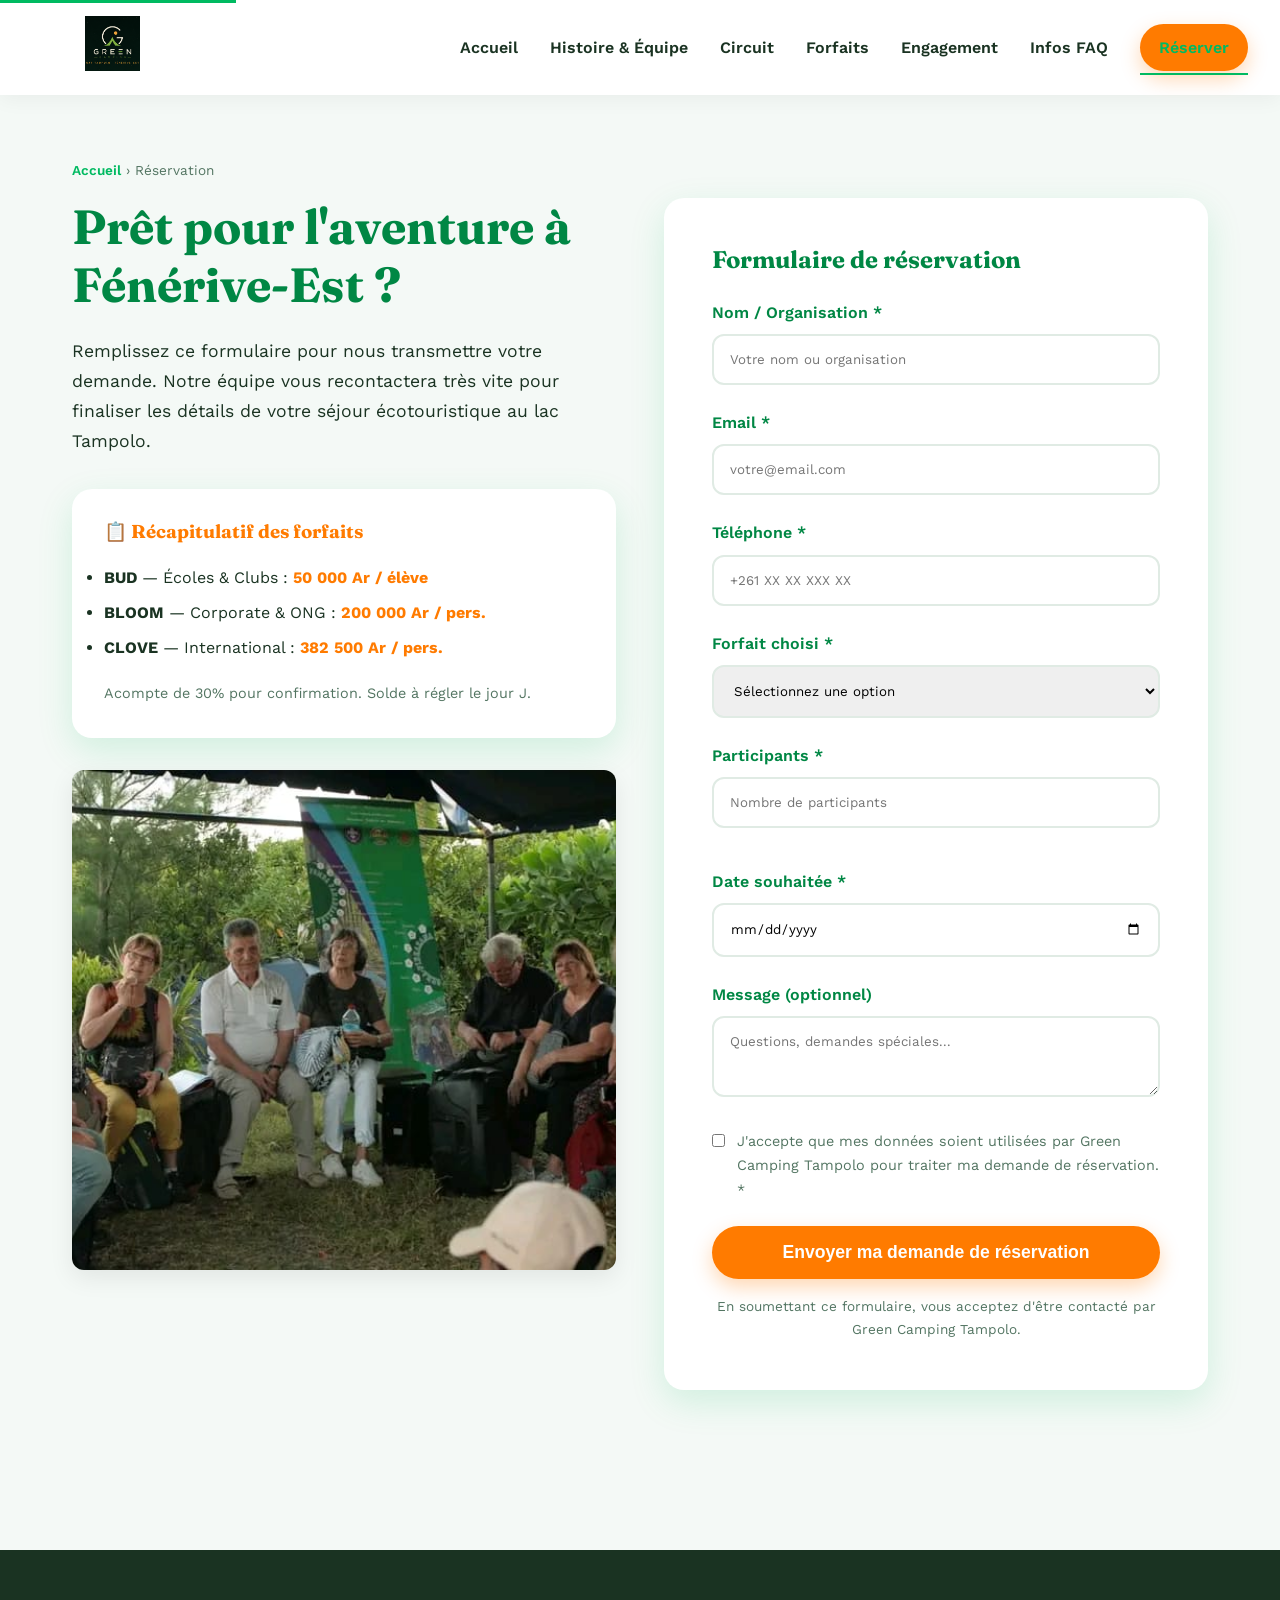
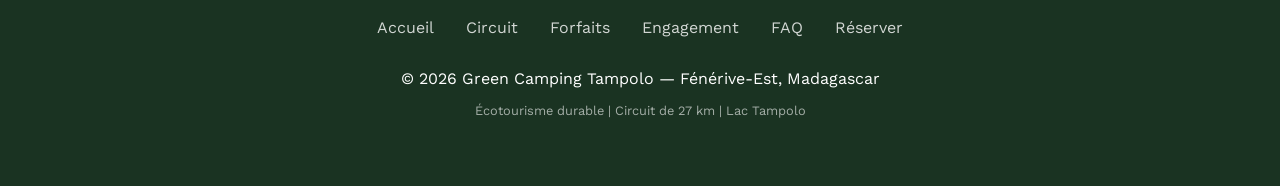
==== reservation.html @ 49a82065 "Add files via upload" ====
<!DOCTYPE html>
<html lang="fr">
<head>
  <meta charset="UTF-8">
  <meta name="viewport" content="width=device-width, initial-scale=1.0">
  <title>Réserver votre Séjour Écotouristique — Green Camping Tampolo | Fénérive-Est</title>
  <meta name="description" content="Réservez votre séjour écotouristique à Fénérive-Est avec Green Camping Tampolo. Forfaits BUD, BLOOM et CLOVE. Formulaire de réservation rapide pour randonnée, pirogue et camping écoresponsable.">
  <meta name="keywords" content="réserver Green Camping Tampolo, réservation écotourisme Madagascar, forfait BUD BLOOM CLOVE, camping Fénérive-Est, randonnée lac Tampolo">
  <meta name="robots" content="index, follow">

  <meta property="og:title" content="Réserver — Green Camping Tampolo">
  <meta property="og:description" content="Réservez votre aventure écotouristique à Fénérive-Est. Forfaits à partir de 50 000 Ar.">
  <meta property="og:type" content="website">
  <meta property="og:url" content="https://greencamping-tampolo.com/reservation.html">
  <meta property="og:locale" content="fr_FR">

  <link rel="canonical" href="https://greencamping-tampolo.com/reservation.html">
  <link rel="preconnect" href="https://fonts.googleapis.com">
  <link rel="preconnect" href="https://fonts.gstatic.com" crossorigin>
  <link href="https://fonts.googleapis.com/css2?family=Fraunces:opsz,wght@9..144,700&family=Work+Sans:wght@400;600&display=swap" rel="stylesheet">
  <link rel="stylesheet" href="style.css">

  <script type="application/ld+json">
  {
    "@context": "https://schema.org",
    "@type": "ContactPage",
    "name": "Réservation Green Camping Tampolo",
    "description": "Formulaire de réservation pour les séjours écotouristiques à Fénérive-Est.",
    "url": "https://greencamping-tampolo.com/reservation.html",
    "mainEntity": {
      "@type": "TravelAgency",
      "name": "Green Camping Tampolo",
      "email": "green.campingfen@gmail.com",
      "address": {
        "@type": "PostalAddress",
        "addressLocality": "Fénérive-Est",
        "addressCountry": "MG"
      }
    }
  }
  </script>
<base target="_blank">
</head>
<body>
  <a href="#main" class="skip-link">Aller au contenu principal</a>

  <header>
    <div class="logo">
      <a href="index.html" aria-label="Green Camping Tampolo - Accueil">
        <img src="logo.png" alt="Logo Green Camping Tampolo" width="160" height="55">
      </a>
    </div>
    <nav aria-label="Navigation principale">
      <ul>
        <li><a href="index.html">Accueil</a></li>
        <li><a href="histoire.html">Histoire & Équipe</a></li>
        <li><a href="circuit.html">Circuit</a></li>
        <li><a href="forfaits.html">Forfaits</a></li>
        <li><a href="engagement.html">Engagement</a></li>
        <li><a href="infos.html">Infos FAQ</a></li>
        <li class="active"><a href="reservation.html" class="btn" style="padding:0.6rem 1.2rem;">Réserver</a></li>
      </ul>
    </nav>
  </header>

  <main id="main">
    <nav class="breadcrumb" aria-label="Fil d'Ariane">
      <a href="index.html">Accueil</a> &rsaquo; <span aria-current="page">Réservation</span>
    </nav>

    <div class="grid-2" style="align-items:start;">

      <div>
        <h1 style="font-size:3rem;margin-bottom:1.5rem;">Prêt pour l'aventure à Fénérive-Est ?</h1>
        <p style="font-size:1.1rem;margin-bottom:2rem;">Remplissez ce formulaire pour nous transmettre votre demande. Notre équipe vous recontactera très vite pour finaliser les détails de votre séjour écotouristique au lac Tampolo.</p>

        <div style="background:var(--bg-card);padding:2rem;border-radius:var(--radius-lg);margin-bottom:2rem;box-shadow:var(--shadow);">
          <h3 style="margin-bottom:1rem;color:var(--accent);">📋 Récapitulatif des forfaits</h3>
          <ul style="line-height:2.2;">
            <li><strong>BUD</strong> — Écoles & Clubs : <span style="color:var(--accent);font-weight:bold;">50 000 Ar / élève</span></li>
            <li><strong>BLOOM</strong> — Corporate & ONG : <span style="color:var(--accent);font-weight:bold;">200 000 Ar / pers.</span></li>
            <li><strong>CLOVE</strong> — International : <span style="color:var(--accent);font-weight:bold;">382 500 Ar / pers.</span></li>
          </ul>
          <p style="margin-top:1rem;font-size:0.9rem;color:var(--text-muted);">Acompte de 30% pour confirmation. Solde à régler le jour J.</p>
        </div>

        <img src="./image/sfmada.jpeg" alt="Ambiance chaleureuse au camping Green Camping Tampolo à Fénérive-Est" class="img-fluid" style="height:500px;object-position:center;" width="600" height="700" loading="eager">
      </div>

      <div class="form-container">
        <h2 style="margin-bottom:1.5rem;">Formulaire de réservation</h2>

        <!-- Message de confirmation -->
        <div id="success-message" style="display:none;background:var(--primary);color:#fff;padding:1.5rem;border-radius:var(--radius-md);margin-bottom:1.5rem;text-align:center;">
          <h3 style="color:#fff;margin-bottom:0.5rem;">✅ Demande envoyée !</h3>
          <p>Merci pour votre réservation. Notre équipe vous contactera sous 24-48h.</p>
        </div>

        <!-- Message d'erreur -->
        <div id="error-message" style="display:none;background:#dc3545;color:#fff;padding:1.5rem;border-radius:var(--radius-md);margin-bottom:1.5rem;text-align:center;">
          <h3 style="color:#fff;margin-bottom:0.5rem;">❌ Une erreur s'est produite</h3>
          <p>Veuillez réessayer ou nous contacter directement.</p>
        </div>

        <form id="bookForm">
          <div class="form-group">
            <label for="fname">Nom / Organisation *</label>
            <input type="text" id="fname" name="NOM" required placeholder="Votre nom ou organisation">
          </div>

          <div class="form-group">
            <label for="femail">Email *</label>
            <input type="email" id="femail" name="EMAIL" required placeholder="votre@email.com">
          </div>

          <div class="form-group">
            <label for="fphone">Téléphone *</label>
            <input type="tel" id="fphone" name="TELEPHONE" required placeholder="+261 XX XX XXX XX">
          </div>

          <div class="form-group">
            <label for="fpack">Forfait choisi *</label>
            <select id="fpack" name="FORFAIT" required>
              <option value="">Sélectionnez une option</option>
              <option value="BUD">BUD — Écoles & Clubs (50 000 Ar/élève)</option>
              <option value="BLOOM">BLOOM — Corporate & ONG (200 000 Ar/pers.)</option>
              <option value="CLOVE">CLOVE — International (382 500 Ar/pers.)</option>
            </select>
          </div>

          <div class="grid-2" style="gap:1rem;margin-bottom:0;">
            <div class="form-group">
              <label for="fnum">Participants *</label>
              <input type="number" id="fnum" name="PARTICIPANTS" min="1" required placeholder="Nombre de participants">
            </div>
            <div class="form-group">
              <label for="fdate">Date souhaitée *</label>
              <input type="date" id="fdate" name="DATE" required>
            </div>
          </div>

          <div class="form-group">
            <label for="fmessage">Message (optionnel)</label>
            <textarea id="fmessage" name="MESSAGE" rows="3" placeholder="Questions, demandes spéciales..."></textarea>
          </div>

          <!-- Case à cocher RGPD -->
          <div class="form-group" style="display:flex;align-items:flex-start;gap:0.75rem;">
            <input type="checkbox" id="rgpd" name="RGPD" required style="width:auto;margin-top:0.3rem;">
            <label for="rgpd" style="margin-bottom:0;font-weight:400;font-size:0.9rem;color:var(--text-muted);">
              J'accepte que mes données soient utilisées par Green Camping Tampolo pour traiter ma demande de réservation. *
            </label>
          </div>

          <button type="submit" class="btn" id="submitBtn" style="width:100%;font-size:1.1rem;">
            <span id="btnText">Envoyer ma demande de réservation</span>
            <span id="btnLoader" style="display:none;">Envoi en cours...</span>
          </button>

          <p style="margin-top:1rem;font-size:0.85rem;color:var(--text-muted);text-align:center;">
            En soumettant ce formulaire, vous acceptez d'être contacté par Green Camping Tampolo.
          </p>
        </form>
      </div>

    </div>
  </main>

  <footer>
    <div class="footer-links">
      <a href="index.html">Accueil</a>
      <a href="circuit.html">Circuit</a>
      <a href="forfaits.html">Forfaits</a>
      <a href="engagement.html">Engagement</a>
      <a href="infos.html">FAQ</a>
      <a href="reservation.html">Réserver</a>
    </div>
    <p>&copy; 2026 Green Camping Tampolo — Fénérive-Est, Madagascar</p>
    <p style="font-size:0.8rem;opacity:0.6;margin-top:0.5rem;">Écotourisme durable | Circuit de 27 km | Lac Tampolo</p>
  </footer>

  <a href="#" class="back-to-top" id="backToTop" aria-label="Retour en haut de page">↑</a>

  <script>
    
    const form = document.getElementById('bookForm');
    const submitBtn = document.getElementById('submitBtn');
    const btnText = document.getElementById('btnText');
    const btnLoader = document.getElementById('btnLoader');
    const successMsg = document.getElementById('success-message');
    const errorMsg = document.getElementById('error-message');

    // Pré-remplissage forfait depuis URL (?forfait=BUD)
    const urlParams = new URLSearchParams(window.location.search);
    const forfait = urlParams.get('forfait');
    if (forfait) {
      document.getElementById('fpack').value = forfait;
    }

    // Soumission du formulaire
    form.addEventListener('submit', async function(e) {
      e.preventDefault();

      // Désactiver le bouton pendant l'envoi
      submitBtn.disabled = true;
      btnText.style.display = 'none';
      btnLoader.style.display = 'inline';

      // Masquer les messages précédents
      successMsg.style.display = 'none';
      errorMsg.style.display = 'none';

      // Récupérer les données du formulaire
      const formData = new FormData(form);
      const data = Object.fromEntries(formData.entries());

      try {
        // Envoyer vers send.php (côté serveur — la clé API est cachée)
        const response = await fetch('send.php', {
          method: 'POST',
          headers: {
            'Content-Type': 'application/json'
          },
          body: JSON.stringify(data)
        });

        const result = await response.json();

        if (response.ok && result.success) {
          // Afficher le message de succès
          successMsg.style.display = 'block';
          form.reset();
          successMsg.scrollIntoView({ behavior: 'smooth', block: 'center' });
        } else {
          throw new Error(result.message || 'Erreur serveur');
        }

      } catch (error) {
        console.error('Erreur:', error);
        errorMsg.style.display = 'block';
        errorMsg.scrollIntoView({ behavior: 'smooth', block: 'center' });
      } finally {
        // Réactiver le bouton
        submitBtn.disabled = false;
        btnText.style.display = 'inline';
        btnLoader.style.display = 'none';
      }
    });
  </script>

  <script>
    // Back to top
    const backToTop = document.getElementById('backToTop');
    window.addEventListener('scroll', () => {
      if (window.scrollY > 300) backToTop.classList.add('visible');
      else backToTop.classList.remove('visible');
    });
    backToTop.addEventListener('click', (e) => { e.preventDefault(); window.scrollTo({top:0,behavior:'smooth'}); });
  </script>

</body>
</html>
---- style.css ----
/* style.css - Green Camping Tampolo */
:root {
  --primary: #00BA61;
  --primary-dark: #008744;
  --accent: #FF7B00;
  --accent-light: #FFECD6;
  --bg-light: #F4F9F6;
  --bg-card: #FFFFFF;
  --text-main: #1A3322;
  --text-muted: #537562;
  --radius-lg: 20px;
  --radius-md: 12px;
  --shadow: 0 12px 35px rgba(0,186,97,0.15);
  --transition: all 0.3s cubic-bezier(0.4,0,0.2,1);
}

*{box-sizing:border-box;margin:0;padding:0}

html{scroll-behavior:smooth}

body{
  font-family:'Work Sans',sans-serif;
  background-color:var(--bg-light);
  color:var(--text-main);
  line-height:1.7;
  -webkit-font-smoothing:antialiased;
  -moz-osx-font-smoothing:grayscale;
}

h1,h2,h3,h4{font-family:'Fraunces',serif;color:var(--primary-dark);font-weight:700;line-height:1.2}

/* --- IMAGES --- */
.img-fluid{
  width:100%;height:auto;border-radius:var(--radius-md);
  object-fit:cover;box-shadow:0 8px 25px rgba(0,0,0,0.08);
  transition:var(--transition);
}
.img-fluid:hover{transform:scale(1.02)}
.img-hero{max-height:500px;border-radius:var(--radius-lg)}
.card-img{
  width:100%;height:220px;object-fit:cover;
  border-radius:var(--radius-lg) var(--radius-lg) 0 0;
  margin:-2.5rem -2.5rem 1.5rem -2.5rem;
  width:calc(100% + 5rem);
}

/* --- NAVIGATION --- */
header{
  background:#fff;position:sticky;top:0;z-index:1000;
  padding:1rem 2rem;display:flex;
  justify-content:space-between;align-items:center;
  box-shadow:0 4px 20px rgba(0,0,0,0.05);
}
.logo img{height:55px;object-fit:contain}
nav ul{list-style:none;display:flex;align-items:center;gap:2rem;flex-wrap:wrap;justify-content:center}
nav a{color:var(--text-main);text-decoration:none;font-weight:600;transition:var(--transition);position:relative}
nav a::after{
  content:'';position:absolute;bottom:-4px;left:0;width:0;height:2px;
  background:var(--primary);transition:var(--transition);
}
nav a:hover,nav li.active a{color:var(--primary)}
nav a:hover::after,nav li.active a::after{width:100%}

/* --- BOUTONS --- */
.btn{
  display:inline-block;background:var(--accent);color:#fff;
  padding:1rem 2rem;text-decoration:none;border-radius:50px;
  font-weight:600;font-size:1rem;border:none;cursor:pointer;
  transition:var(--transition);box-shadow:0 8px 20px rgba(255,123,0,0.3);
}
.btn:hover{background:#E66A00;transform:translateY(-3px);box-shadow:0 12px 25px rgba(255,123,0,0.4)}
.btn-secondary{background:transparent;color:var(--primary-dark);border:2px solid var(--primary);box-shadow:none}
.btn-secondary:hover{background:var(--primary);color:#fff;box-shadow:0 8px 20px rgba(0,186,97,0.3)}

/* --- LAYOUT --- */
main{max-width:1200px;margin:0 auto;padding:4rem 2rem}
.section-title{text-align:center;margin-bottom:3.5rem}
.section-title h2{font-size:2.8rem;margin-bottom:1rem}

.grid-2{display:grid;grid-template-columns:repeat(auto-fit,minmax(320px,1fr));gap:3rem;align-items:center}
.grid-3{display:grid;grid-template-columns:repeat(auto-fit,minmax(300px,1fr));gap:2.5rem}

/* --- CARTES --- */
.card{
  background:var(--bg-card);padding:2.5rem;border-radius:var(--radius-lg);
  box-shadow:var(--shadow);transition:var(--transition);overflow:hidden;
  border-bottom:4px solid transparent;
}
.card:hover{transform:translateY(-8px);border-bottom:4px solid var(--primary);box-shadow:0 20px 40px rgba(0,186,97,0.2)}

/* --- HERO --- */
.hero-grid{
  display:grid;grid-template-columns:1fr 1fr;gap:4rem;
  align-items:center;margin-bottom:6rem;
}
.hero-text h1{font-size:4rem;margin-bottom:1.5rem;color:var(--text-main)}
.hero-text h1 span{color:var(--primary)}

/* --- FORMULAIRES --- */
.form-container{
  background:var(--bg-card);padding:3rem;border-radius:var(--radius-lg);box-shadow:var(--shadow);
}
.form-group{margin-bottom:1.5rem}
.form-group label{display:block;margin-bottom:0.5rem;font-weight:600;color:var(--primary-dark)}
.form-group input,.form-group select,.form-group textarea{
  width:100%;padding:1rem;border:2px solid #E0EBE4;border-radius:var(--radius-md);
  font-family:'Work Sans',sans-serif;transition:var(--transition);
}
.form-group input:focus,.form-group select:focus,.form-group textarea:focus{
  outline:none;border-color:var(--primary);box-shadow:0 0 0 4px rgba(0,186,97,0.1);
}

/* --- FOOTER --- */
footer{
  background:var(--text-main);color:#fff;padding:4rem 2rem;text-align:center;margin-top:6rem;
}
.footer-links{display:flex;justify-content:center;gap:2rem;margin-bottom:1.5rem;flex-wrap:wrap}
.footer-links a{color:#fff;text-decoration:none;opacity:0.8;transition:var(--transition)}
.footer-links a:hover{opacity:1;color:var(--primary)}
.footer-social{display:flex;justify-content:center;gap:1rem;margin-bottom:1.5rem}
.footer-social a{
  width:40px;height:40px;border-radius:50%;background:rgba(255,255,255,0.1);
  display:flex;align-items:center;justify-content:center;color:#fff;
  text-decoration:none;transition:var(--transition);
}
.footer-social a:hover{background:var(--primary);transform:translateY(-3px)}

/* --- TIMELINE --- */
.timeline{border-left:4px solid var(--primary);padding-left:2rem;margin-left:1rem}
.timeline-item{position:relative;margin-bottom:2.5rem}
.timeline-item::before{
  content:'';position:absolute;left:-2.7rem;top:0;width:20px;height:20px;
  background:var(--accent);border-radius:50%;box-shadow:0 0 0 4px var(--bg-light);
}

/* --- FAQ --- */
.faq-item{
  background:var(--bg-card);padding:1.5rem 2rem;border-radius:var(--radius-md);
  margin-bottom:1rem;box-shadow:0 4px 15px rgba(0,0,0,0.03);border-left:4px solid var(--primary);
  transition:var(--transition);
}
.faq-item:hover{box-shadow:0 8px 25px rgba(0,0,0,0.08);transform:translateX(4px)}
.faq-item h4{color:var(--primary-dark);margin-bottom:0.5rem}

/* --- TAGS --- */
.tag{
  display:inline-block;background:var(--accent-light);color:var(--accent);
  padding:0.3rem 0.8rem;border-radius:20px;font-weight:600;font-size:0.85rem;margin:0.2rem;
}

/* --- BREADCRUMB --- */
.breadcrumb{
  font-size:0.85rem;color:var(--text-muted);margin-bottom:1rem;
}
.breadcrumb a{color:var(--primary);text-decoration:none}
.breadcrumb a:hover{text-decoration:underline}

/* --- BACK TO TOP --- */
.back-to-top{
  position:fixed;bottom:2rem;right:2rem;width:50px;height:50px;
  background:var(--primary);color:#fff;border-radius:50%;
  display:flex;align-items:center;justify-content:center;
  text-decoration:none;box-shadow:0 4px 15px rgba(0,186,97,0.4);
  opacity:0;pointer-events:none;transition:var(--transition);z-index:999;
}
.back-to-top.visible{opacity:1;pointer-events:auto}
.back-to-top:hover{background:var(--primary-dark);transform:translateY(-3px)}

/* --- RESPONSIVE --- */
@media(max-width:900px){
  .hero-grid{grid-template-columns:1fr;text-align:center;gap:2rem}
  header{flex-direction:column;gap:1rem}
  .hero-text h1{font-size:2.5rem}
  .section-title h2{font-size:2rem}
  .grid-2,.grid-3{gap:1.5rem}
  .card{padding:1.5rem}
  .card-img{margin:-1.5rem -1.5rem 1rem -1.5rem;width:calc(100% + 3rem)}
}
@media(max-width:600px){
  main{padding:2rem 1rem}
  .hero-text h1{font-size:2rem}
  nav ul{gap:1rem}
  .btn{padding:0.8rem 1.5rem;font-size:0.9rem}
}

/* --- ACCESSIBILITE --- */
:focus-visible{outline:3px solid var(--primary);outline-offset:2px}
.skip-link{
  position:absolute;top:-40px;left:0;background:var(--primary);color:#fff;
  padding:8px 16px;z-index:1001;transition:top 0.3s;
}
.skip-link:focus{top:0}
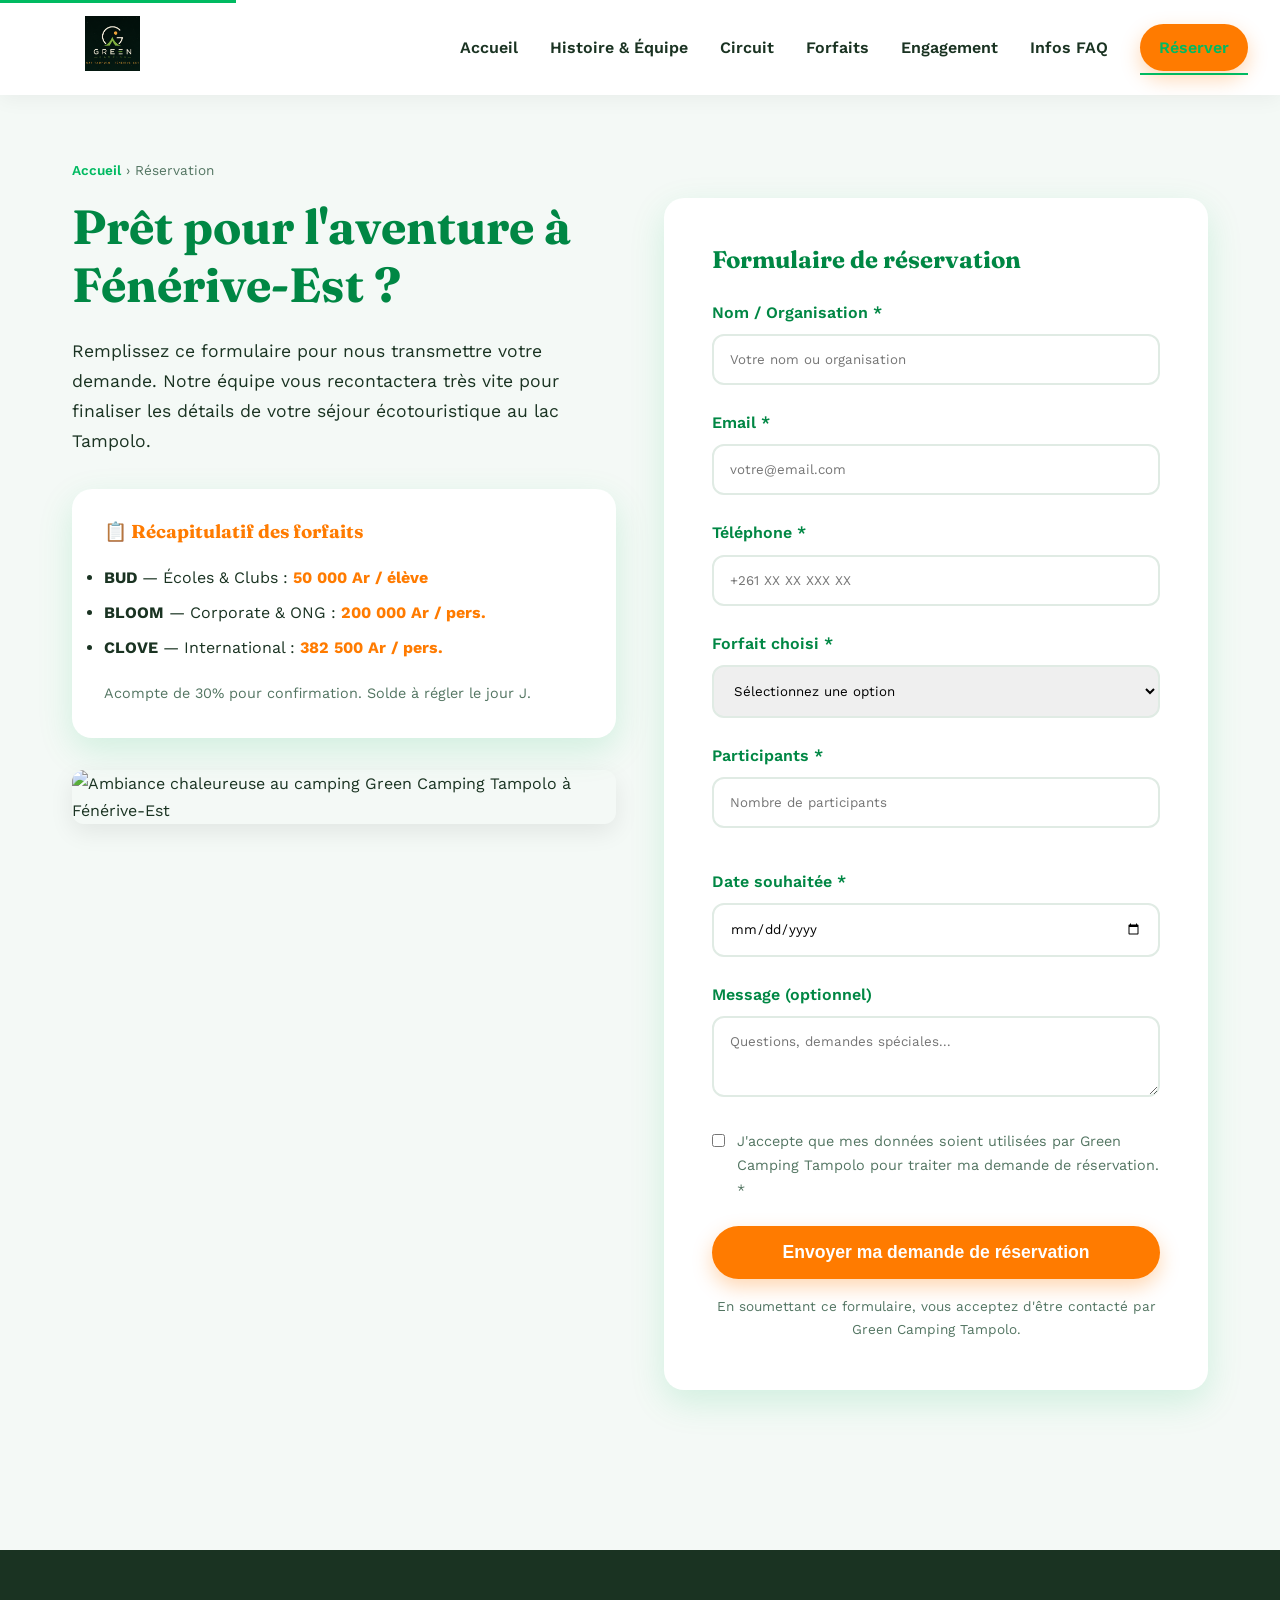
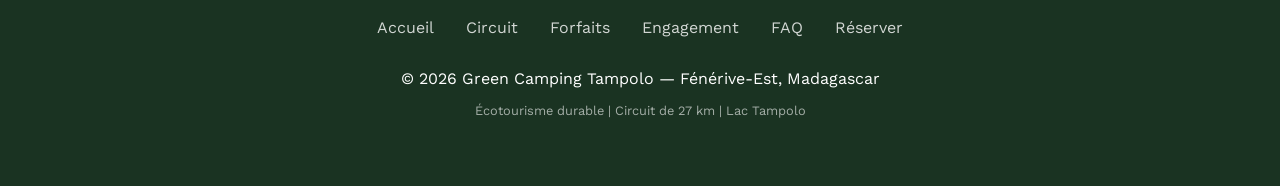
==== commit cd1cc87d: "Update image source and improve error handling" ====
--- a/reservation.html
+++ b/reservation.html
@@ -39,7 +39,7 @@
     }
   }
   </script>
-<base target="_blank">
+
 </head>
 <body>
   <a href="#main" class="skip-link">Aller au contenu principal</a>
@@ -84,7 +84,7 @@
           <p style="margin-top:1rem;font-size:0.9rem;color:var(--text-muted);">Acompte de 30% pour confirmation. Solde à régler le jour J.</p>
         </div>
 
-        <img src="./image/sfmada.jpeg" alt="Ambiance chaleureuse au camping Green Camping Tampolo à Fénérive-Est" class="img-fluid" style="height:500px;object-position:center;" width="600" height="700" loading="eager">
+        <img src="https://kimi-web-img.moonshot.cn/img/dynamic-media-cdn.tripadvisor.com/7a008c4f4ad30face8e9c482c9c001f8b04aa91c.jpg" alt="Ambiance chaleureuse au camping Green Camping Tampolo à Fénérive-Est" class="img-fluid" style="height:500px;object-position:center;" width="600" height="700" loading="eager">
       </div>
 
       <div class="form-container">
@@ -99,7 +99,7 @@
         <!-- Message d'erreur -->
         <div id="error-message" style="display:none;background:#dc3545;color:#fff;padding:1.5rem;border-radius:var(--radius-md);margin-bottom:1.5rem;text-align:center;">
           <h3 style="color:#fff;margin-bottom:0.5rem;">❌ Une erreur s'est produite</h3>
-          <p>Veuillez réessayer ou nous contacter directement.</p>
+          <p id="error-detail">Veuillez réessayer ou nous contacter directement.</p>
         </div>
 
         <form id="bookForm">
@@ -182,13 +182,18 @@
   <a href="#" class="back-to-top" id="backToTop" aria-label="Retour en haut de page">↑</a>
 
   <script>
-    
+    // ═══════════════════════════════════════════════════════════════
+    // FORMULAIRE — Envoie vers /api/send (Serverless Function Vercel)
+    // La clé API Brevo est cachée côté serveur
+    // ═══════════════════════════════════════════════════════════════
+
     const form = document.getElementById('bookForm');
     const submitBtn = document.getElementById('submitBtn');
     const btnText = document.getElementById('btnText');
     const btnLoader = document.getElementById('btnLoader');
     const successMsg = document.getElementById('success-message');
     const errorMsg = document.getElementById('error-message');
+    const errorDetail = document.getElementById('error-detail');
 
     // Pré-remplissage forfait depuis URL (?forfait=BUD)
     const urlParams = new URLSearchParams(window.location.search);
@@ -197,29 +202,36 @@
       document.getElementById('fpack').value = forfait;
     }
 
-    // Soumission du formulaire
+    // Soumission AJAX vers l'API Vercel
     form.addEventListener('submit', async function(e) {
       e.preventDefault();
 
-      // Désactiver le bouton pendant l'envoi
+      // Désactiver le bouton
       submitBtn.disabled = true;
       btnText.style.display = 'none';
       btnLoader.style.display = 'inline';
 
-      // Masquer les messages précédents
+      // Masquer les messages
       successMsg.style.display = 'none';
       errorMsg.style.display = 'none';
 
-      // Récupérer les données du formulaire
-      const formData = new FormData(form);
-      const data = Object.fromEntries(formData.entries());
+      // Construire l'objet de données
+      const data = {
+        NOM: document.getElementById('fname').value.trim(),
+        EMAIL: document.getElementById('femail').value.trim(),
+        TELEPHONE: document.getElementById('fphone').value.trim(),
+        FORFAIT: document.getElementById('fpack').value,
+        PARTICIPANTS: document.getElementById('fnum').value,
+        DATE: document.getElementById('fdate').value,
+        MESSAGE: document.getElementById('fmessage').value.trim()
+      };
 
       try {
-        // Envoyer vers send.php (côté serveur — la clé API est cachée)
-        const response = await fetch('send.php', {
+        const response = await fetch('/api/send', {
           method: 'POST',
           headers: {
-            'Content-Type': 'application/json'
+            'Content-Type': 'application/json',
+            'Accept': 'application/json'
           },
           body: JSON.stringify(data)
         });
@@ -227,20 +239,21 @@
         const result = await response.json();
 
         if (response.ok && result.success) {
-          // Afficher le message de succès
           successMsg.style.display = 'block';
           form.reset();
           successMsg.scrollIntoView({ behavior: 'smooth', block: 'center' });
         } else {
-          throw new Error(result.message || 'Erreur serveur');
+          errorDetail.textContent = result.message || "Erreur lors de l'envoi. Veuillez réessayer.";
+          errorMsg.style.display = 'block';
+          errorMsg.scrollIntoView({ behavior: 'smooth', block: 'center' });
         }
 
       } catch (error) {
         console.error('Erreur:', error);
+        errorDetail.textContent = 'Erreur réseau. Vérifiez votre connexion et réessayez.';
         errorMsg.style.display = 'block';
         errorMsg.scrollIntoView({ behavior: 'smooth', block: 'center' });
       } finally {
-        // Réactiver le bouton
         submitBtn.disabled = false;
         btnText.style.display = 'inline';
         btnLoader.style.display = 'none';
@@ -259,4 +272,4 @@
   </script>
 
 </body>
-</html>+</html>
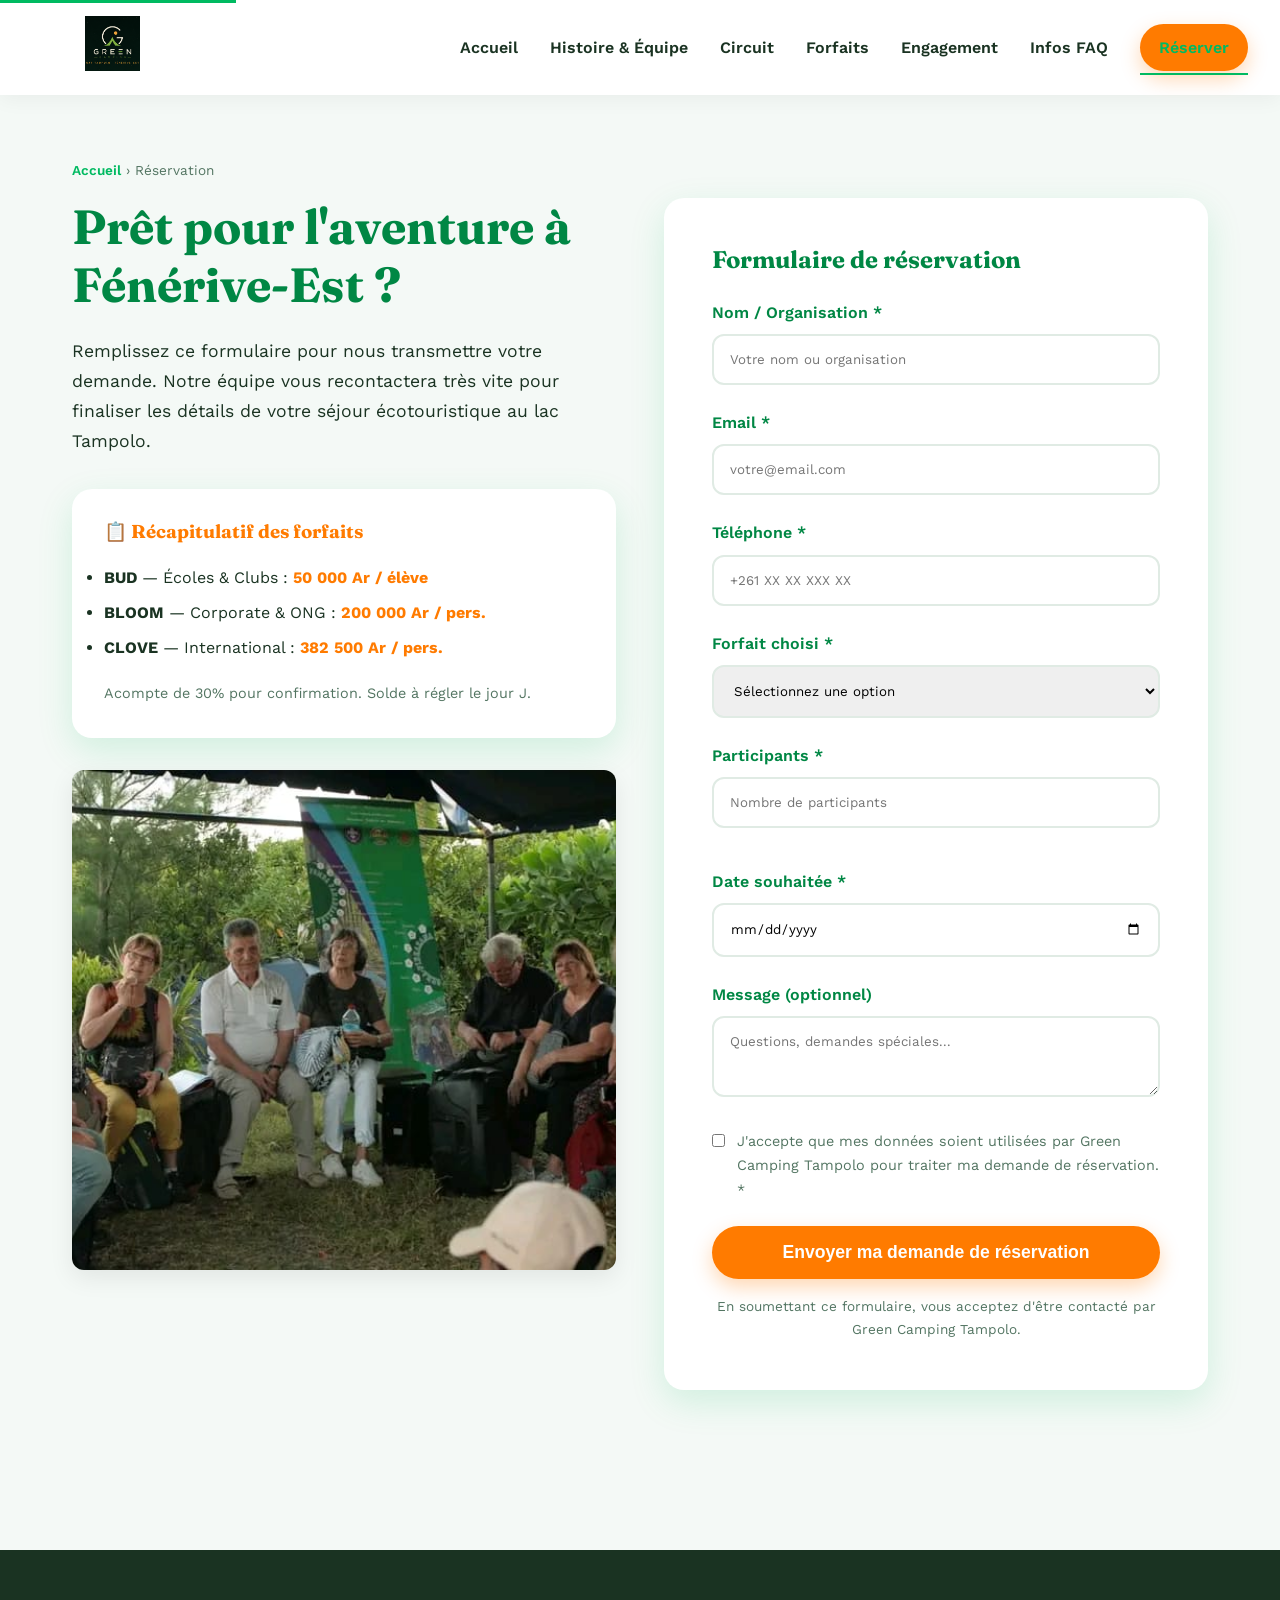
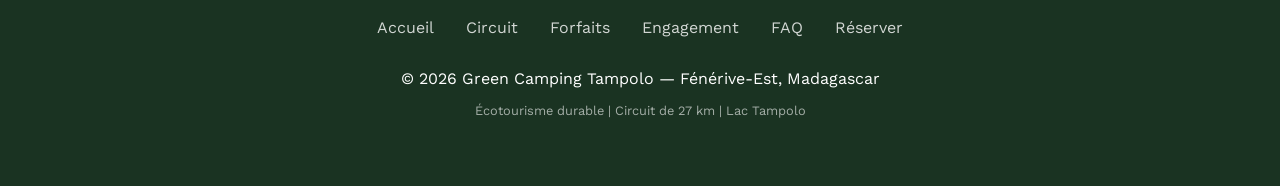
==== commit 3a37bd55: "Update reservation.html" ====
--- a/reservation.html
+++ b/reservation.html
@@ -84,7 +84,7 @@
           <p style="margin-top:1rem;font-size:0.9rem;color:var(--text-muted);">Acompte de 30% pour confirmation. Solde à régler le jour J.</p>
         </div>
 
-        <img src="https://kimi-web-img.moonshot.cn/img/dynamic-media-cdn.tripadvisor.com/7a008c4f4ad30face8e9c482c9c001f8b04aa91c.jpg" alt="Ambiance chaleureuse au camping Green Camping Tampolo à Fénérive-Est" class="img-fluid" style="height:500px;object-position:center;" width="600" height="700" loading="eager">
+        <img src="./image/sfmada.jpeg" alt="Ambiance chaleureuse au camping Green Camping Tampolo à Fénérive-Est" class="img-fluid" style="height:500px;object-position:center;" width="600" height="700" loading="eager">
       </div>
 
       <div class="form-container">
